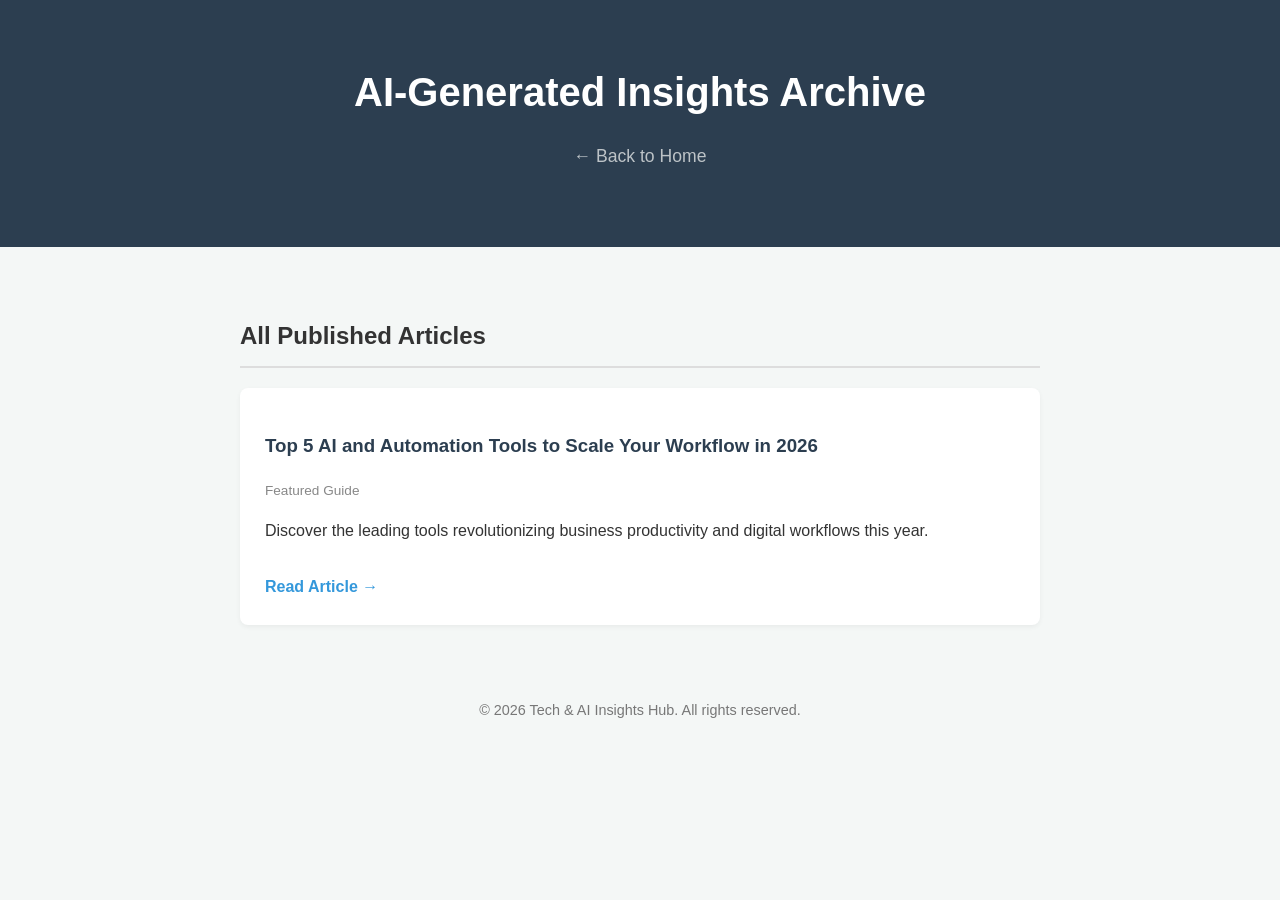
==== posts/index.html @ f016d607 "Create index.html" ====
<!DOCTYPE html>
<html lang="en">
<head>
    <meta charset="UTF-8">
    <meta name="viewport" content="width=device-width, initial-scale=1.0">
    <title>All AI Articles - Tech & AI Insights Hub</title>
    <link rel="stylesheet" href="../styles.css">
</head>
<body>
    <header>
        <div class="container">
            <h1>AI-Generated Insights Archive</h1>
            <p><a href="../index.html" style="color: #bdc3c7; text-decoration: none;">&larr; Back to Home</a></p>
        </div>
    </header>

    <main class="container">
        <section class="posts-feed">
            <h2>All Published Articles</h2>
            
            <article class="post-card">
                <h3><a href="top-ai-tools-2026.html">Top 5 AI and Automation Tools to Scale Your Workflow in 2026</a></h3>
                <p class="date">Featured Guide</p>
                <p>Discover the leading tools revolutionizing business productivity and digital workflows this year.</p>
                <a href="top-ai-tools-2026.html" class="read-more">Read Article &rarr;</a>
            </article>

        </section>
    </main>

    <footer>
        <p>&copy; 2026 Tech & AI Insights Hub. All rights reserved.</p>
    </footer>
</body>
</html>
---- styles.css ----
body {
    font-family: -apple-system, BlinkMacSystemFont, "Segoe UI", Roboto, Helvetica, Arial, sans-serif;
    line-height: 1.6;
    margin: 0;
    padding: 0;
    background-color: #f4f7f6;
    color: #333;
}

.container {
    max-width: 800px;
    margin: 0 auto;
    padding: 20px;
}

header {
    background: #2c3e50;
    color: #ffffff;
    padding: 40px 0;
    text-align: center;
    margin-bottom: 30px;
}

header h1 {
    margin: 0;
    font-size: 2.5rem;
}

header p {
    color: #bdc3c7;
    font-size: 1.1rem;
}

.posts-feed h2 {
    border-bottom: 2px solid #ddd;
    padding-bottom: 10px;
    margin-bottom: 20px;
}

.post-card {
    background: #ffffff;
    padding: 25px;
    margin-bottom: 20px;
    border-radius: 8px;
    box-shadow: 0 2px 5px rgba(0,0,0,0.05);
}

.post-card h3 a {
    color: #2c3e50;
    text-decoration: none;
}

.post-card h3 a:hover {
    color: #3498db;
}

.date {
    font-size: 0.85rem;
    color: #888;
    margin-bottom: 10px;
}

.read-more {
    display: inline-block;
    margin-top: 15px;
    color: #3498db;
    text-decoration: none;
    font-weight: bold;
}

.read-more:hover {
    text-decoration: underline;
}

footer {
    text-align: center;
    padding: 20px;
    color: #777;
    font-size: 0.9rem;
}
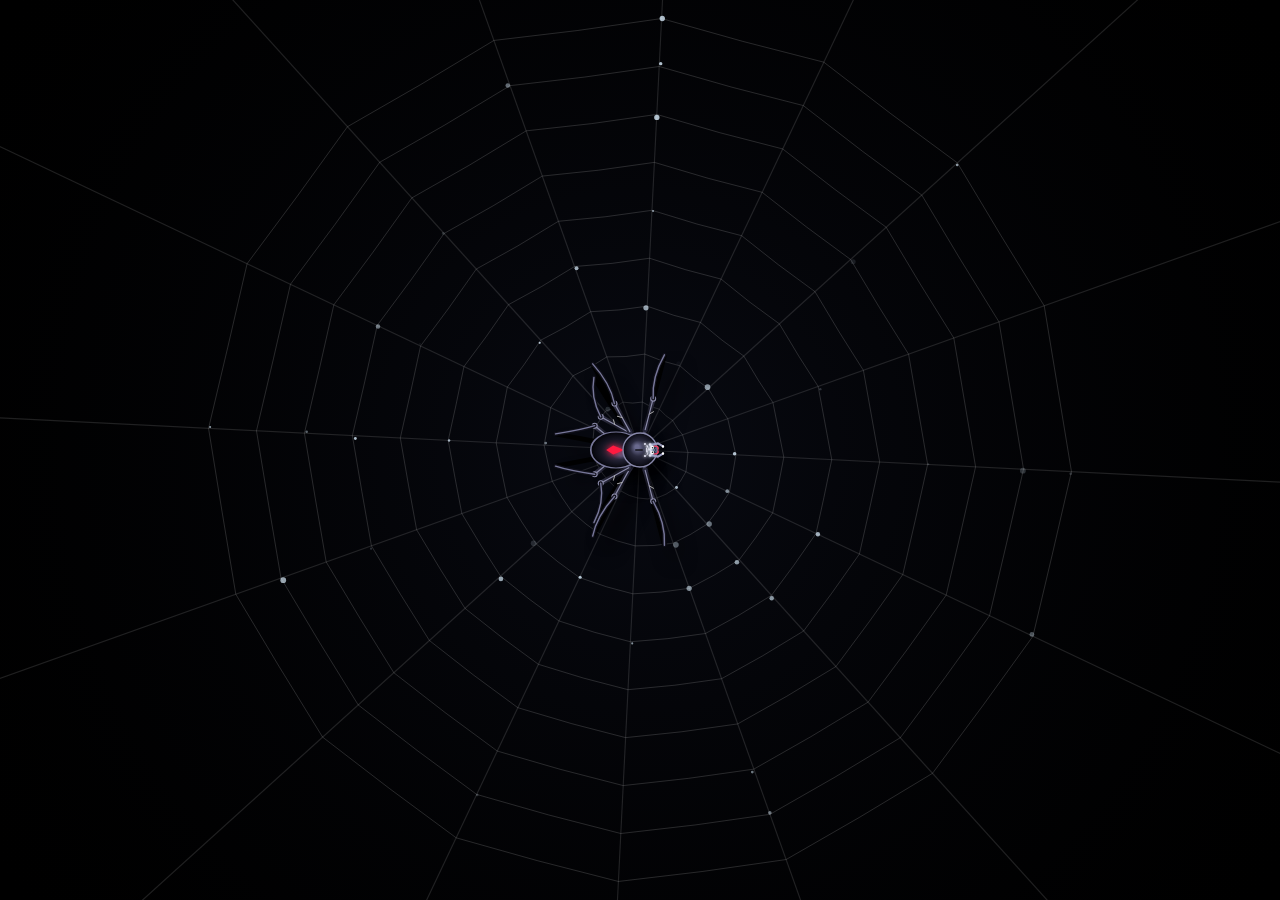
==== commit 423815ee: "Add files via upload" ====
--- a/posts/index.html
+++ b/posts/index.html
@@ -2,34 +2,34 @@
 <html lang="en">
 <head>
     <meta charset="UTF-8">
-    <meta name="viewport" content="width=device-width, initial-scale=1.0">
-    <title>All AI Articles - Tech & AI Insights Hub</title>
-    <link rel="stylesheet" href="../styles.css">
+    <meta name="viewport" content="width=device-width, initial-scale=1.0, maximum-scale=1.0, user-scalable=no">
+    <title>Spider Procedural Cursor</title>
+    <style>
+        * {
+            margin: 0;
+            padding: 0;
+            box-sizing: border-box;
+        }
+        body, html {
+            width: 100%;
+            height: 100%;
+            overflow: hidden;
+            background-color: #000000;
+            user-select: none;
+            touch-action: none;
+        }
+        canvas {
+            display: block;
+            position: absolute;
+            top: 0;
+            left: 0;
+            width: 100%;
+            height: 100%;
+        }
+    </style>
 </head>
 <body>
-    <header>
-        <div class="container">
-            <h1>AI-Generated Insights Archive</h1>
-            <p><a href="../index.html" style="color: #bdc3c7; text-decoration: none;">&larr; Back to Home</a></p>
-        </div>
-    </header>
-
-    <main class="container">
-        <section class="posts-feed">
-            <h2>All Published Articles</h2>
-            
-            <article class="post-card">
-                <h3><a href="top-ai-tools-2026.html">Top 5 AI and Automation Tools to Scale Your Workflow in 2026</a></h3>
-                <p class="date">Featured Guide</p>
-                <p>Discover the leading tools revolutionizing business productivity and digital workflows this year.</p>
-                <a href="top-ai-tools-2026.html" class="read-more">Read Article &rarr;</a>
-            </article>
-
-        </section>
-    </main>
-
-    <footer>
-        <p>&copy; 2026 Tech & AI Insights Hub. All rights reserved.</p>
-    </footer>
+    <canvas id="canvas"></canvas>
+    <script src="script.js"></script>
 </body>
 </html>
